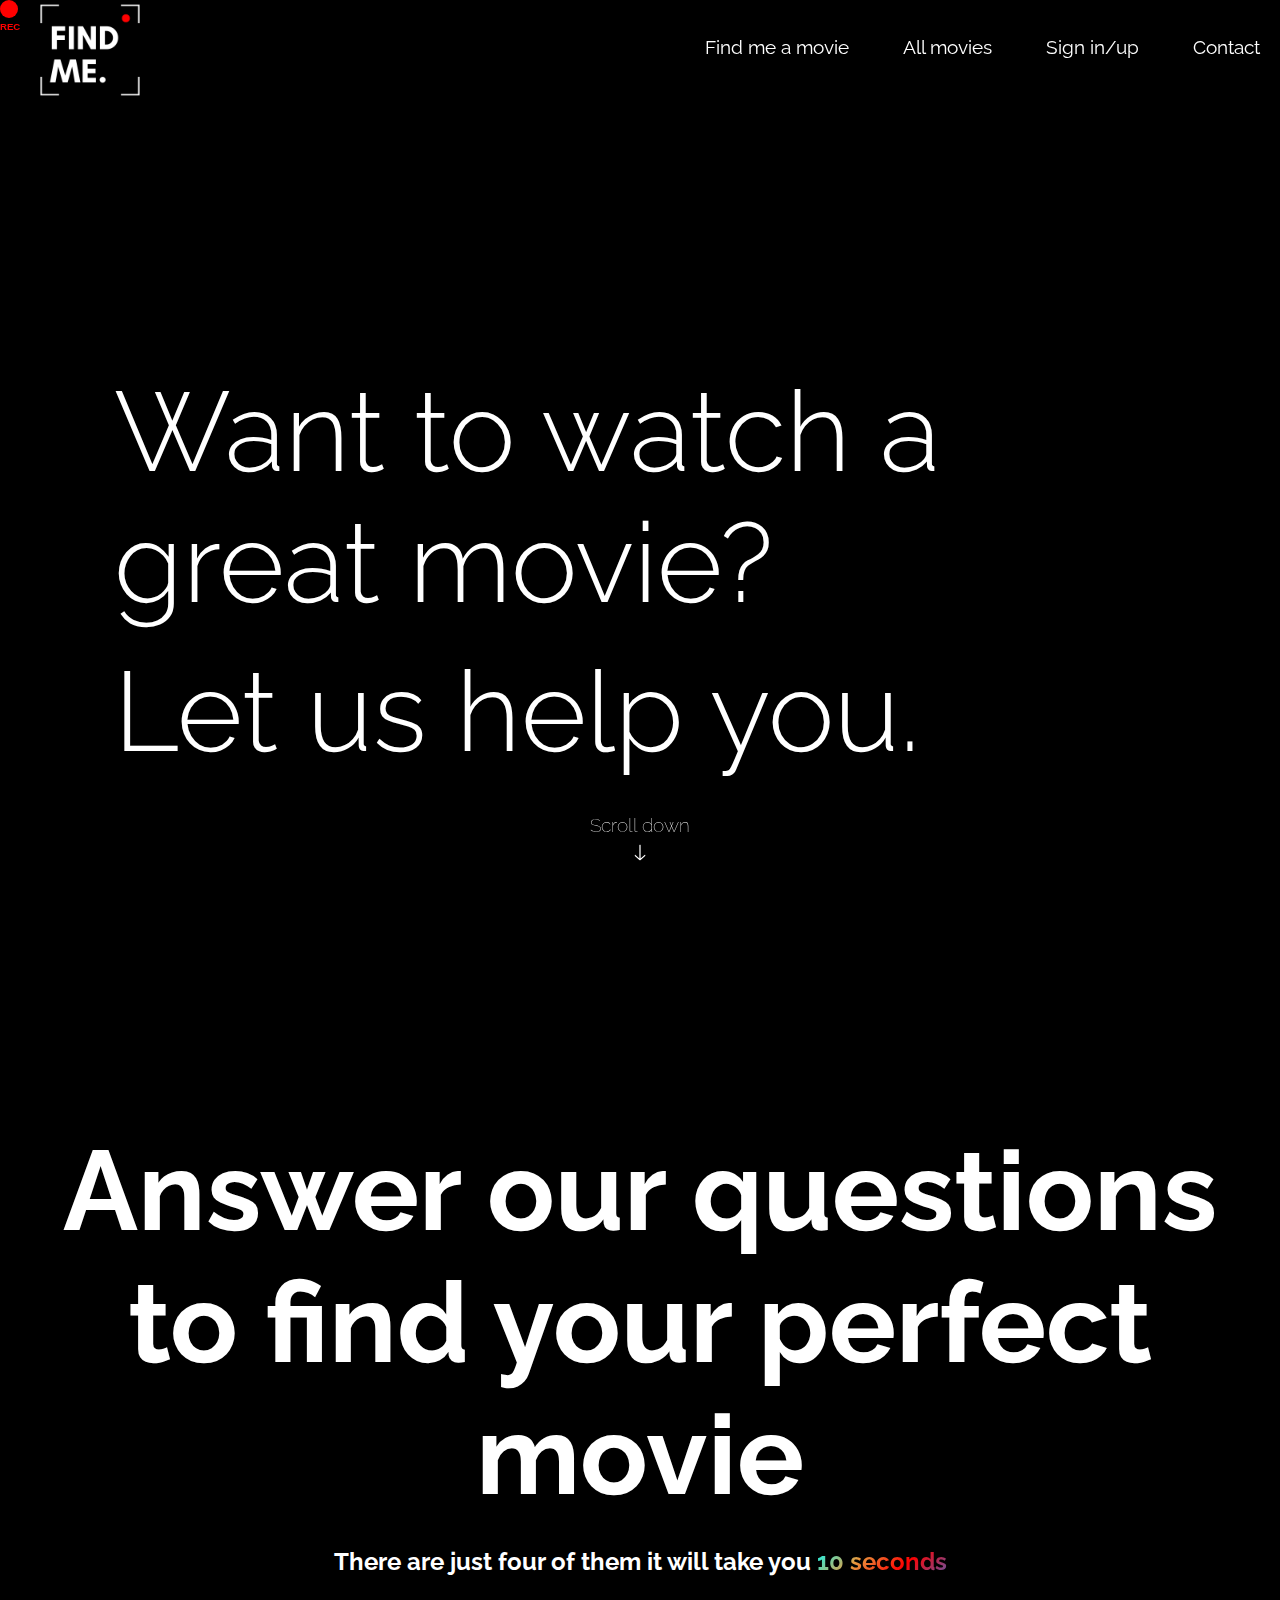
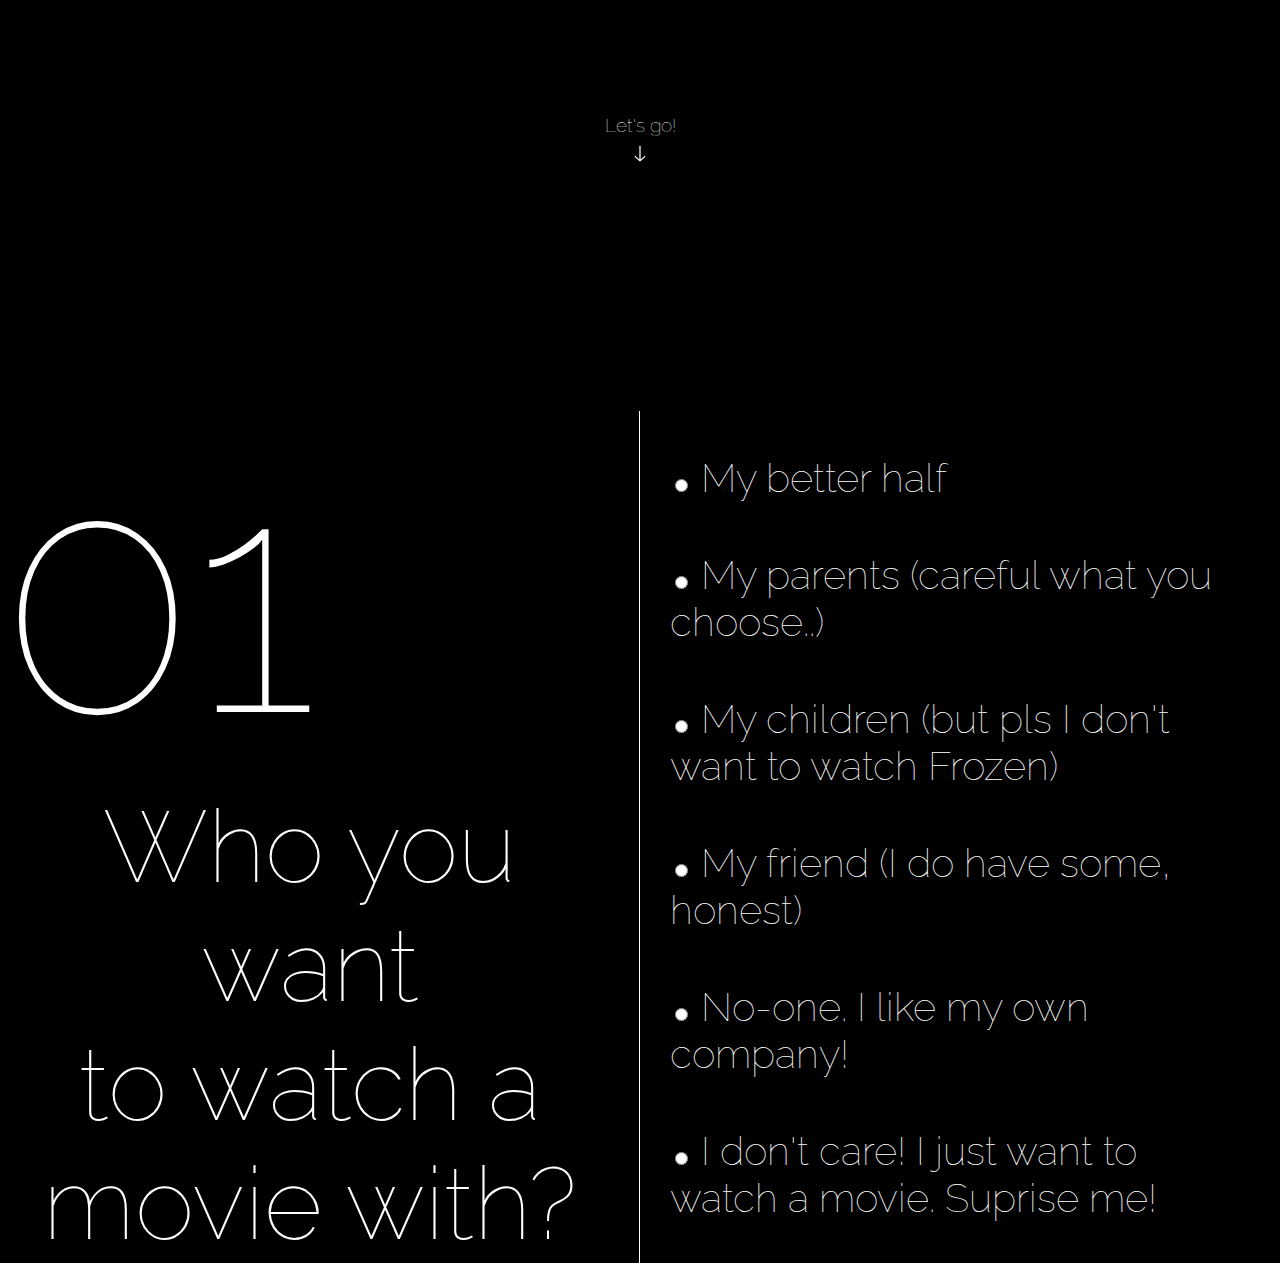
==== index.html @ 6ec8d29b "rajout de la balise form et du btn (à replacer!)" ====
<!DOCTYPE html>
<html lang="en">

<head>
    <meta charset="UTF-8">
    <meta http-equiv="X-UA-Compatible" content="IE=edge">
    <meta name="viewport" content="width=device-width, initial-scale=1.0">
    <title>Find me.</title>
    <link rel="stylesheet" href="./assets/css/style.css">
    <link rel="stylesheet" href="./assets/css/questions.css">

    <link rel="stylesheet" type="text/css"
        href="https://cdnjs.cloudflare.com/ajax/libs/font-awesome/6.1.1/css/all.min.css">
    <link rel="preconnect" href="https://fonts.googleapis.com">
    <link rel="preconnect" href="https://fonts.gstatic.com" crossorigin>
    <link href="https://fonts.googleapis.com/css2?family=Raleway:wght@100;300;400;600;700;800&display=swap"
        rel="stylesheet">
</head>

<body>
    <header>
        <div id="container" class="container">

            <!-- VIDEO ACCUEIL -->
            <div id="videoAccueil">
                <video preload="auto" loop playsinline autoplay muted width="100%">
                    <source src="./assets/video/her.mp4" type="video/mp4">
                </video>
            </div>

            <div id="header_accueil">
                <!-- LOGO -->
                <div class="logo">
                    <a href="index.html">
                        <img src="./assets/img/logonew.png" width="100px" alt="">
                    </a>

                </div>


                <!-- NAV -->
                <div>
                    <nav>
                        <ul>
                            <li><a href="#contentPage2">Find
                                    me a movie</a></li>
                            <li><a href="#">All movies</a></li>
                            <li><a href="./views/connexion.html">Sign in/up</a></li>
                            <li><a href="./views/contact.html">Contact</a></li>
                        </ul>
                    </nav>
                </div>
            </div>

            <!-- SLOGAN DE LA HOMEPAGE -->
            <div id="landing">
                <div class="content">
                    <h2>Want to watch a <br> great movie? <br> <span>Let us help you.</span> </h2>
                </div>
            </div>
        </div>

        </div>

        <!-- SCROLL BUTTON -->
        <div class="scroll">
            <a href="#contentPage2">Scroll down</a>
            <span class="fleche">
                <a href="#contentPage2">
                    <svg viewBox="0 0 20 14" xmlns="http://www.w3.org/2000/svg">
                        <path fill-rule="evenodd" clip-rule="evenodd"
                            d="M0 7c0-.206.075-.404.208-.55a.68.68 0 0 1 .502-.228h16.736L12.98 1.33a.818.818 0 0 1-.208-.55c0-.207.075-.405.208-.55A.68.68 0 0 1 13.482 0a.68.68 0 0 1 .503.228l5.677 6.221a.787.787 0 0 1 .154.253.844.844 0 0 1 0 .596.787.787 0 0 1-.154.253l-5.677 6.22a.68.68 0 0 1-.503.229.68.68 0 0 1-.502-.228.818.818 0 0 1-.208-.55c0-.207.075-.405.208-.551l4.466-4.893H.71a.68.68 0 0 1-.502-.228A.817.817 0 0 1 0 7Z">
                        </path>
                    </svg>
                </a>
            </span>
        </div>
    </header>

    <!--PAGE 2 FIND A MOVIE  -->
    <div id="contentPage2">
        <div class="title_2">
            <h3> Answer our questions to find your perfect movie </h3>
            <p>There are just four of them it will take you <span> 10 seconds</span></p>
        </div>
        <!-- SCROLL BUTTON -->
        <div class="scroll">
            <a href="#allQuestions">Let's go!</a>
            <span class="fleche">
                <a href="#allQuestions">
                    <svg viewBox="0 0 20 14" xmlns="http://www.w3.org/2000/svg">
                        <path fill-rule="evenodd" clip-rule="evenodd"
                            d="M0 7c0-.206.075-.404.208-.55a.68.68 0 0 1 .502-.228h16.736L12.98 1.33a.818.818 0 0 1-.208-.55c0-.207.075-.405.208-.55A.68.68 0 0 1 13.482 0a.68.68 0 0 1 .503.228l5.677 6.221a.787.787 0 0 1 .154.253.844.844 0 0 1 0 .596.787.787 0 0 1-.154.253l-5.677 6.22a.68.68 0 0 1-.503.229.68.68 0 0 1-.502-.228.818.818 0 0 1-.208-.55c0-.207.075-.405.208-.551l4.466-4.893H.71a.68.68 0 0 1-.502-.228A.817.817 0 0 1 0 7Z">
                        </path>
                    </svg>
                </a>
            </span>
        </div>
    </div>
    <!-- QUESTIONS -->
    </div>

    <div id="allQuestions">

        <form action="./views/selection.php" method="post">
            <div><br><br><br></div>
            <!-- QUESTION 1 -->
            <div class="questions" id="q1">
                <div class="left">
                    <p class="questionNumber">01</p>
                    <h2>Who you want <br> to watch a movie with?</h2>
                </div>

                <div class="right">
                    <div>
                        <input type="radio" name="q1" id="betterHalf" value="betterHalf">
                        <label for="betterHalf">My better half</label>
                    </div>

                    <div>
                        <input type="radio" name="q1" id="parents" value="parents">
                        <label for="parents">My parents (careful what you choose..)</label>
                    </div>

                    <div>
                        <input type="radio" name="q1" id="children" value="children">
                        <label for="children">My children (but pls I don't want to watch Frozen)</label>
                    </div>

                    <div>
                        <input type="radio" name="q1" id="friend" value="friend">
                        <label for="friend">My friend (I do have some, honest)</label>
                    </div>

                    <div>
                        <input type="radio" name="q1" id="no_one" value="no_one">
                        <label for="no_one">No-one. I like my own company!</label>
                    </div>

                    <div>
                        <input type="radio" name="q1" id="random" value="random">
                        <label for="random">I don't care! I just want to watch a movie. Suprise me!</label>
                    </div>

                </div>
            </div>

            <!-- QUESTION 2 -->
            <div class="questions" id="q2">
                <div class="left">
                    <p class="questionNumber">02</p>
                    <h2>What are you looking for?</h2>
                    <button id="previousQ1" class="previous"> Previous</button>
                </div>


                <div class="right">
                    <div>
                        <input type="radio" name="q2" id="smart" value="smart">
                        <label for="smart">I want to feel smarter! Show me something that will make me think</label>
                    </div>

                    <div>
                        <input type="radio" name="q2" id="laugh" value="laugh">
                        <label for="laugh">I want to laugh my socks off</label>
                    </div>

                    <div>
                        <input type="radio" name="q2" id="cry" value="cry">
                        <label for="cry">Pass me the tissues and make me weep</label>
                    </div>

                    <div>
                        <input type="radio" name="q2" id="more" value="more">
                        <label for="more">I don't know. Have you got more options?</label>
                    </div>

                    <div>
                        <input type="radio" name="q2" id="random" value="random">
                        <label for="random">I don't care! I just want to watch a movie. Suprise me!</label>
                    </div>

                </div>
            </div>

            <!-- QUESTION 3  -->

            <div class="questions" id="q3">
                <div class="left">
                    <p class="questionNumber">03</p>
                    <h2>Ok. Will these do?</h2>
                    <button id="previousQ2" class="previous"> Previous</button>
                </div>


                <div class="right">
                    <div>
                        <input type="radio" name="q3" id="love" value="love">
                        <label for="love">What's like to fall in love? Remind me.</label>
                    </div>

                    <div>
                        <input type="radio" name="q3" id="action" value="action">
                        <label for="action">I want action!</label>
                    </div>

                    <div>
                        <input type="radio" name="q3" id="scare" value="scare">
                        <label for="scare">Scare me! Even more than when I look at my bills </label>
                    </div>

                    <div>
                        <input type="radio" name="q3" id="teen" value="teen">
                        <label for="teen">I want to be fifteen again, show me a teen movie.</label>
                    </div>

                    <div>
                        <input type="radio" name="q3" id="random" value="random">
                        <label for="random">I already told you! I don't care what I watch. Suprise me!</label>
                    </div>


                </div>
            </div>

            <!-- QUESTION 4  -->

            <div class="questions" id="q4">
                <div class="left">
                    <p class="questionNumber">04</p>
                    <h2> How much time have you got ?</h2>
                    <button id="previousQ3" class="previous"> Previous</button>
                </div>


                <div class="right">
                    <div>
                        <input type="radio" name="q3" id="moreThan1" value="moreThan1">
                        <label for="moreThan1">All the time in the world! More than an hour</label>
                    </div>

                    <div>
                        <input type="radio" name="q3" id="lessThan1" value="lessThan1">
                        <label for="lessThan1">My lunch break. Less than an hour</label>
                    </div>

                    <div>
                        <input type="radio" name="q3" id="less30" value="less30">
                        <label for="less30">Time for a power-nap! Less than 30min </label>
                    </div>

                    <div>
                        <input type="radio" name="q3" id="random" value="random">
                        <label for="random"> I don't give a monkeys. Suprise me!</label>
                    </div>

                </div>
                <div><button>Send!</button></div>
            </div>

        </form>
    </div>






    <!-- CURSEUR SOURIS PERSONNALISEE    -->
    <div id="curseur"><span id="rec">REC</span></div>

    <script src="./assets/scripts/script.js"></script>
    <script src="../assets/scripts/questions.js"></script>
</body>

</html>
---- assets/css/style.css ----
:root {
    --size: 18px;
    /* taille du curseur */
}

* {
    -webkit-box-sizing: border-box;
    -moz-box-sizing: border-box;
    box-sizing: border-box;
}


body {
    background-color: rgb(0, 0, 0);
    cursor: none;
    color: white;
    font-family: 'Raleway';
    margin: 0px;
    padding: 0px;

}


html {
    scroll-behavior: smooth;
}

ul {
    list-style: none;
}

header {
    position: relative;
    overflow: hidden;
}

.container {

    margin-left: auto;
    margin-right: auto;
    justify-content: space-between;
    align-items: center;
    position: relative;
    min-height: 70px;
    width: 100%;
}

/* Menu page d'accueil */
#header_accueil {
    /*position: absolute;
    top: 40px;*/
    right: 0px;
    display: flex;
    width: 100%;
    justify-content: space-between;
    position: fixed;
    top: 0;
    transition: top 0.3s;
}

.logo {
    margin-left: 40px;
}

nav {
    display: flex;
    color: white;
    justify-content: space-between;
    align-items: center;
    z-index: 1;
}

nav ul li {
    display: inline-block;
}

nav ul li a {
    padding: 20px;
    margin-left: 10px;
    color: white;
    text-decoration: none;
    font-size: 1.2rem;

}

/* ANIMATION DES LIENS LA NAV */
li a {
    position: relative;
    display: block;
    cursor: pointer;
}

li a:before,
li:after {
    content: '';
    position: absolute;
    width: 0%;
    height: 1px;
    top: 50%;
    margin-top: -0.5px;
    background: #fff;
}

li a:before {
    left: -2.5px;
}

li :after {
    right: 2.5px;
    background: #fff;
    transition: width 0.8s cubic-bezier(0.22, 0.61, 0.36, 1);
}

li a:hover:before {
    background: #fff;
    width: 100%;
    transition: width 0.5s cubic-bezier(0.22, 0.61, 0.36, 1);
}

li a:hover:after {
    background: transparent;
    width: 100%;
    transition: 0s;
}

/* Text accueil */

.container h2 {
    font-size: 7rem;
    margin: 0;
    text-decoration: none;
    color: white;
    font-family: 'Raleway';
    font-weight: 300;
    text-align: left;
}

#landing .content {
    position: absolute;
    left: 5%;
    top: 35%;
    padding: 50px;
    background-color: var(--main-color);
    color: white;
    display: flex;
    justify-content: flex-end;
}

.content span {
    line-height: 1.5;
}

/* Animation du texte page d'accueil */
.content {
    animation: slide-top 2s cubic-bezier(0.250, 0.460, 0.450, 0.940) both;
}

@keyframes slide-top {
    0% {
        opacity: 0;
        -webkit-transform: translateY(0);
        transform: translateY(0);
    }

    50% {
        opacity: 0.5;
        -webkit-transform: translateY(-25px);
        transform: translateY(-25px);
    }

    100% {
        opacity: 1;
        -webkit-transform: translateY(-30px);
        transform: translateY(-30px);
    }
}


/* Comportement du curseur pour les balises principales */
a {
    cursor: none;
}

button {
    cursor: none;
}

svg {
    cursor: none;
}

input {
    cursor: none;
}

textarea {
    cursor: none;
}

/* POUR FAIRE LE CURSEUR EN FORME DE BOULE ROUGE REC */

#curseur {
    position: fixed;
    top: 0;
    left: 0;
    height: var(--size);
    width: var(--size);
    border-radius: 50%;
    background-color: red;
    transform: translate3d(calc(100vw * var(--cursor-x) - var(--size) / 2),
            calc(100vh * var(--cursor-y) - var(--size) / 2),
            0);
    pointer-events: none;
}

#rec {
    font-family: "Arial";
    display: block;
    font-size: 0.6rem;
    text-align: center;
    margin: auto;
    font-weight: bold;
    margin-top: 99%;
    color: red;
    line-height: 1.9;
}

/* Video page d'accueil */

#videoAccueil {
    position: relative;
    max-width: 100%;
}

video {
    object-fit: cover;
    width: 100%;
    height: 100vh;
    top: 0;
    left: 0;
}

/* Scroll bouton  */

.scroll {
    position: absolute;
    top: 90%;

    display: flex;
    flex-direction: column;
    align-items: center;
    font-family: 'Raleway';
    font-weight: 100;
    margin-top: 0;
    text-align: center;
    width: 100%;

}

.fleche {
    animation: slide-bottom 1.5s ease-out infinite forwards;
    transition: none;
    display: inline-block;
}

.fleche svg {
    width: 1vw;
    max-width: 1.5rem;
    min-width: 1rem;
    transition: transform .4s ease-out;
    transform: rotate(90deg);
}

svg {
    fill: white;

}

.flecheHaut {
    animation: slide-bottom 1.5s ease-out infinite forwards;
    transition: none;
    display: inline-block;
    width: 100%;
    text-align: right;
}

.flecheHaut svg {
    width: 1vw;
    max-width: 2rem;
    min-width: 2rem;
    transition: transform .4s ease-out;
    transform: rotate(270deg);
    margin-right: 50px;
    margin-top: 20px;
}

svg {
    fill: white;

}

/* Animation du scroll bouton (de la fleche) */

@keyframes slide-bottom {
    50% {
        opacity: .4;
        transform: translateY(2px);
    }

}

.scroll a {
    text-decoration: none;
    color: white;
    font-weight: 100;
    font-size: 1.2rem;
    margin-bottom: 5px;
}

/* PAGE 2 QUESTION PRINCIPAL*/

#contentPage2 {
    background-color: black;
    height: 100vh;
    width: 100%;
    position: relative;
}

.title_2 {
    width: 100%;
    text-align: center;
    color: white;
    position: absolute;
    top: 50%;
    left: 50%;
    transform: translate(-50%, -50%);
    font-family: 'Raleway';
    font-weight: 700;
    font-size: 6rem;
}

.title_2 p span {
    font-family: 'Raleway';
    font-size: 1.5rem;
    line-height: 1.5;
    transform: translate(-50%, -50%);
    background: linear-gradient(-45deg, #6355a4, red, #e89a3e, aqua);
    -webkit-background-clip: text;
    background-clip: text;
    color: transparent;
    -webkit-text-fill-color: transparent;
    animation: animGradient 5s linear infinite;

}

/*ANIMATION DU TEXTE GRADIENT*/


@keyframes animGradient {
    0% {
        background-position: 0px 50%;
    }

    50% {
        background-position: 100% 50%;
    }

    100% {
        background-position: 0px 50%;
    }
}

.title_2 h3 {
    margin: 20px;
}

.title_2 p {
    font-size: 1.5rem;
    color: white;
    line-height: 1.5;
}

/* CONTACT PAGE */
#contact {
    height: 100vh;
    width: 100%;
    margin-top: 20px;
    display: flex;
    flex-direction: column;
    align-items: center;
    text-align: center;

}

#content-contact {
    margin-top: 50px;
}

#contact h3 {
    font-size: 5rem;
    margin: 50px;
}

#contact a {
    text-decoration: none;
    color: white;
    font-size: 2rem;
}

#contact a:hover {
    text-decoration: line-through;
}

#follow div i {
    padding: 20px;
    font-size: 30px;
}

#follow h3 {
    margin-bottom: 0px;
}

#copyright {
    margin-top: 10px;
}

/* PAGE ABOUT FIND ME */
#about-findme {
    height: 100vh;
    width: 100%;
}

#about-findme h3 {
    text-align: right;
    font-size: 5rem;
    padding: 10px;
    margin-bottom: 0px;
}

#about-findme p {
    text-align: left;
    font-size: 3.7rem;
    font-weight: 700;
    padding: 20px;
    width: 90%;
    margin: 0px;
}

/* About us */
#about-us {
    height: 100vh;
    width: 100%;
}

#about-us h3 {
    text-align: right;
    font-size: 5rem;
    padding: 10px;
}

#about-us p {
    text-align: left;
    font-size: 5rem;
    font-weight: 700;
    padding: 20px;
    width: 90%;
}
---- assets/css/questions.css ----
.hidden {
    display: none;
}


/* QUESTIONS */
#allQuestions {
    margin-top: 150px;
    height: 100vh;
}

.questions {
    width: 100%;
    display: flex;
    align-items: center;
}

.left {
    border-right: 1px solid rgb(255, 255, 255);
    width: 50%;
}

.right {
    font-size: 2.5rem;
    width: 50%;
}

.right div {
    padding: 20px;
    margin: 10px;
    font-weight: 100;
}

label:hover {
    text-decoration: underline;
}

.questionNumber {
    font-size: 20rem;
    font-weight: 100;
    margin: 0;
    padding: 0;
}

h2 {
    margin: 0;
    margin-right: 20px;
    font-size: 6.3rem;
    font-weight: 100;
    text-align: center;
}


button {
    cursor: pointer;
    font-family: 'Raleway';
    font-size: 0.9rem;
    font-weight: 800;
    padding: 5px;
    margin: 15px;
    margin-top: 70px;
    background-color: transparent;
    color: white;
    border: 1px solid white;
}


#q2 {
    display: none;
}

#q3 {
    display: none;
}

#q4 {
    display: none;
}
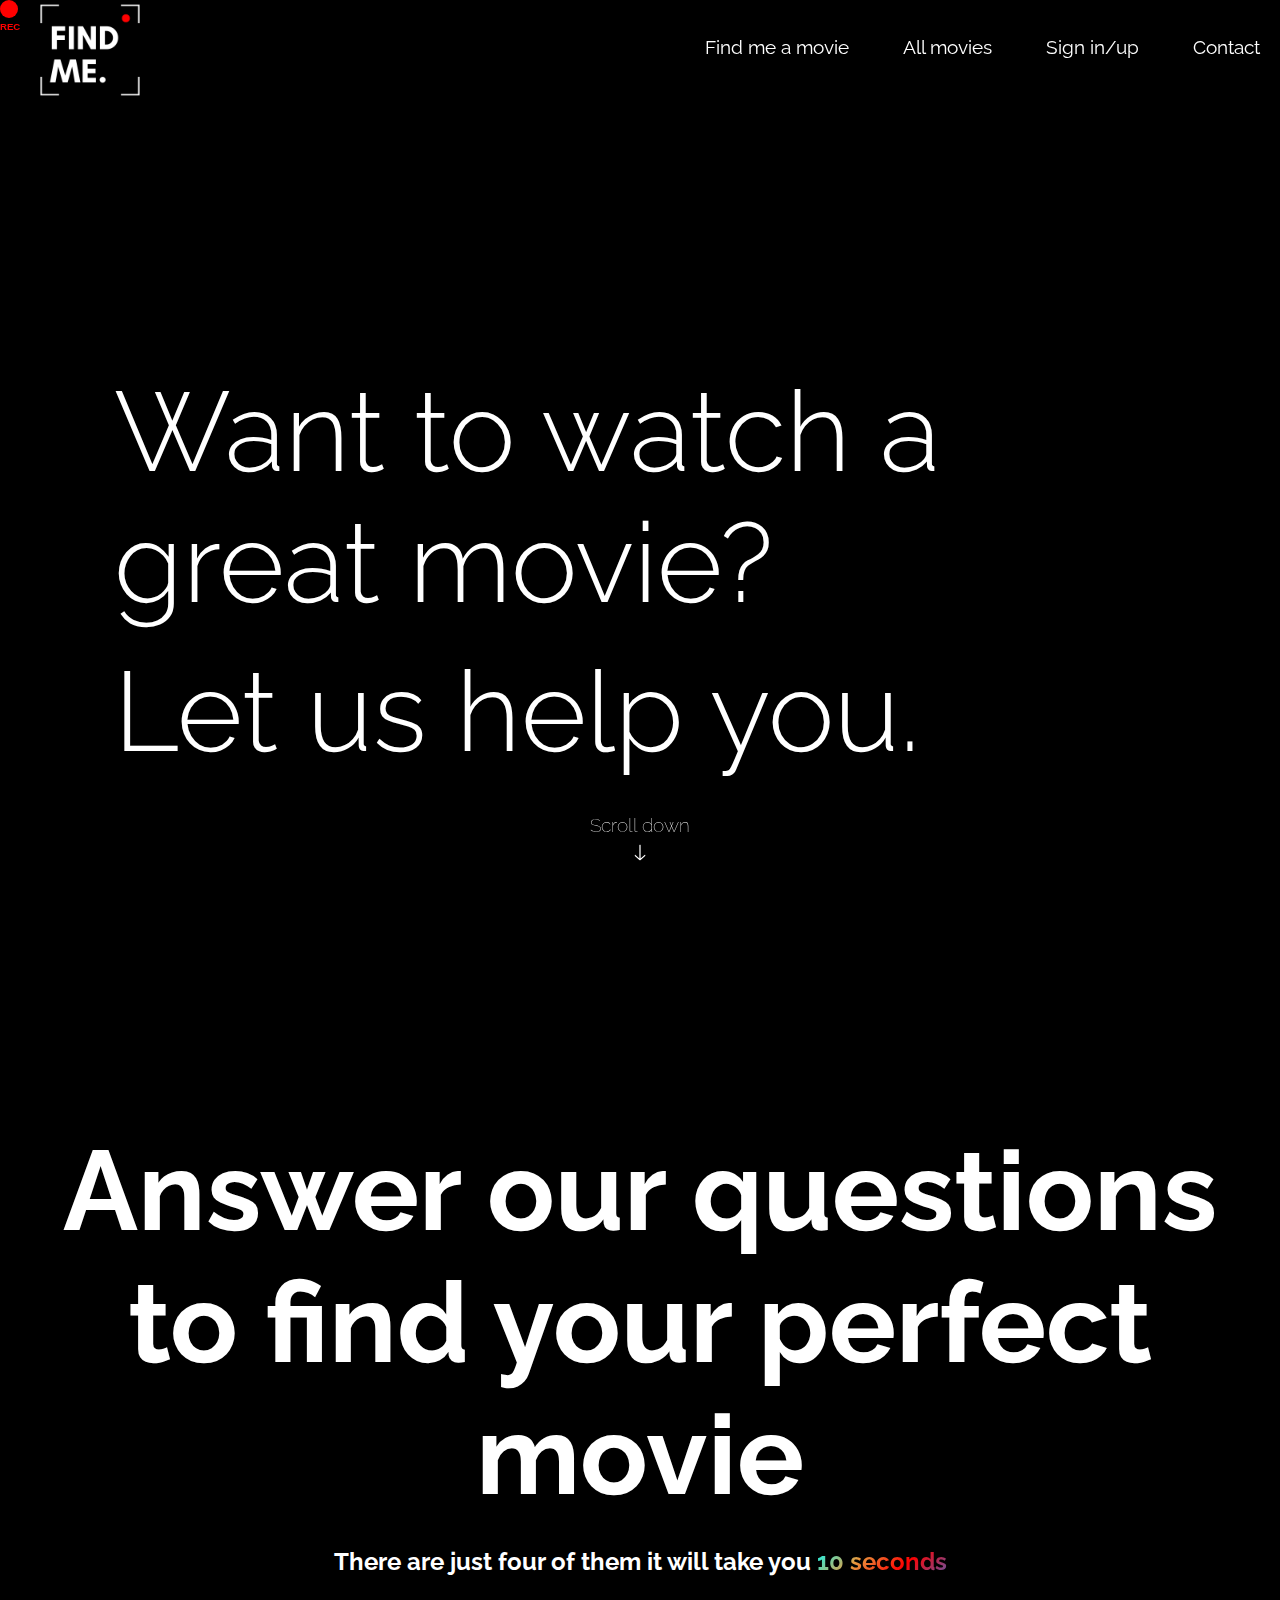
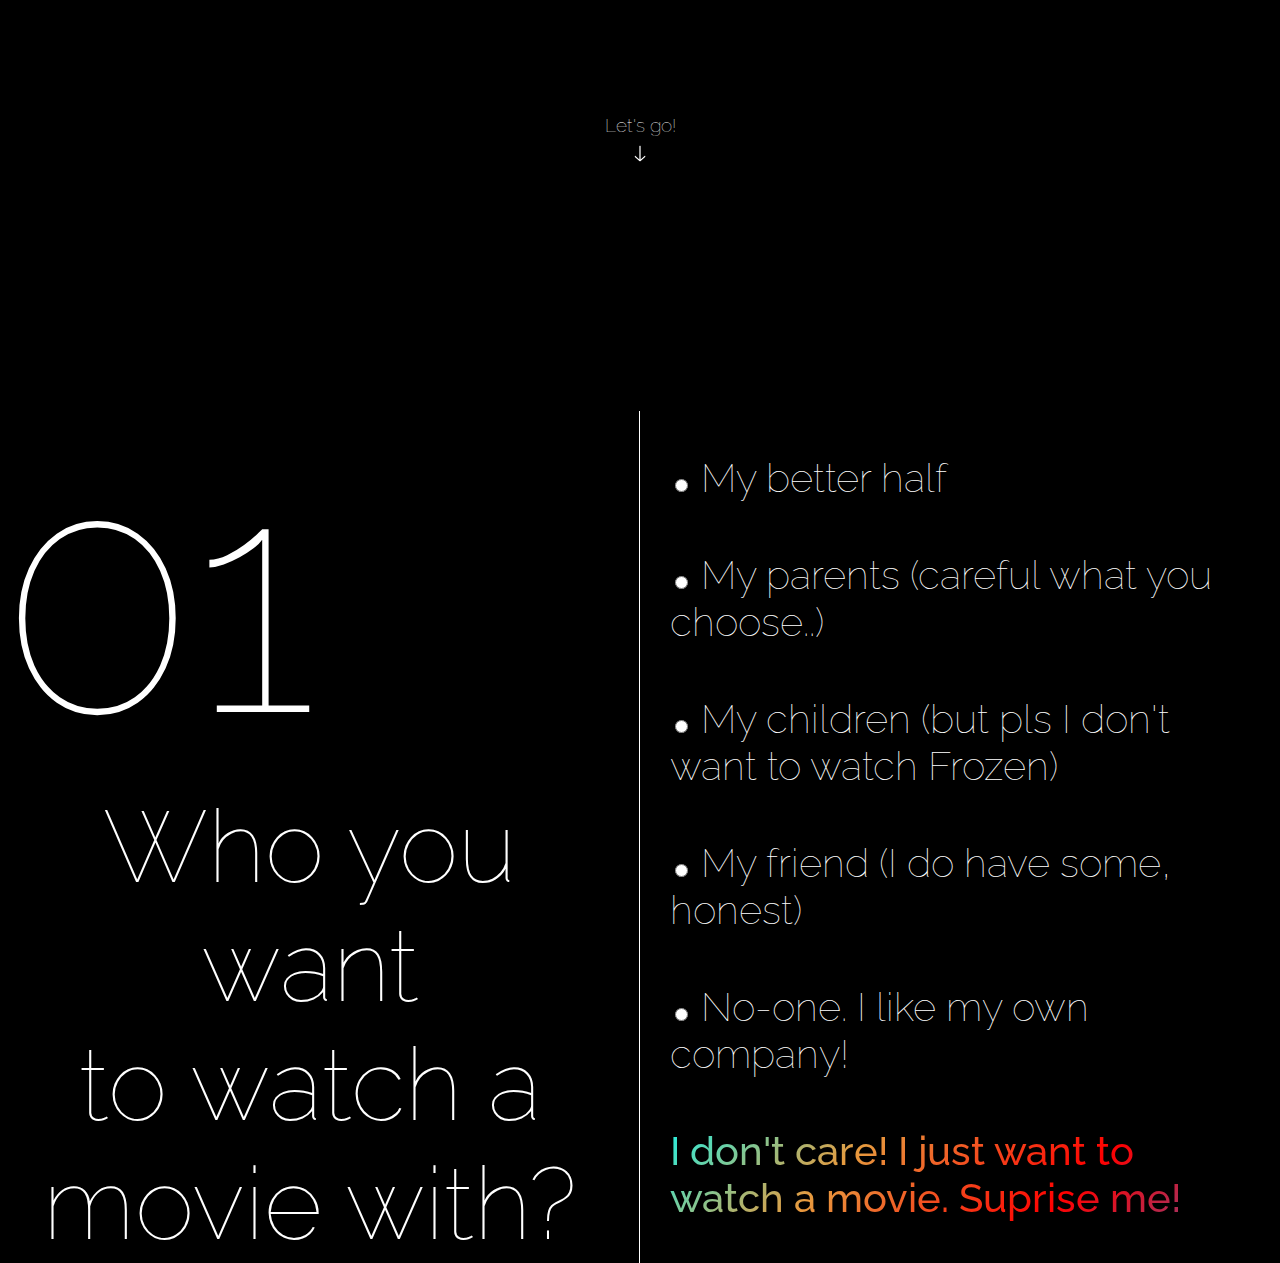
==== commit 734bc1d1: "modif all movies" ====
--- a/index.html
+++ b/index.html
@@ -18,6 +18,7 @@
 </head>
 
 <body>
+    <!-- <?php include_once("./views/homePage.php")?> -->
     <header>
         <div id="container" class="container">
 
@@ -44,7 +45,7 @@
                         <ul>
                             <li><a href="#contentPage2">Find
                                     me a movie</a></li>
-                            <li><a href="#">All movies</a></li>
+                            <li><a href="./views/allMovies.php">All movies</a></li>
                             <li><a href="./views/connexion.html">Sign in/up</a></li>
                             <li><a href="./views/contact.html">Contact</a></li>
                         </ul>
@@ -137,9 +138,17 @@
                         <label for="no_one">No-one. I like my own company!</label>
                     </div>
 
-                    <div>
-                        <input type="radio" name="q1" id="random" value="random">
-                        <label for="random">I don't care! I just want to watch a movie. Suprise me!</label>
+                    <div class="random">
+
+                        <a href="./views/random.php">
+
+                            <!-- <input type="radio" name="q1" id="random" value="random"> -->
+                            I don't care! I just want to watch a movie.
+                            Suprise me!
+
+
+                        </a>
+
                     </div>
 
                 </div>
@@ -150,7 +159,7 @@
                 <div class="left">
                     <p class="questionNumber">02</p>
                     <h2>What are you looking for?</h2>
-                    <button id="previousQ1" class="previous"> Previous</button>
+                    <a id="previousQ1" class="previous"> Previous</a>
                 </div>
 
 
@@ -189,7 +198,7 @@
                 <div class="left">
                     <p class="questionNumber">03</p>
                     <h2>Ok. Will these do?</h2>
-                    <button id="previousQ2" class="previous"> Previous</button>
+                    <a id="previousQ2" class="previous"> Previous</a>
                 </div>
 
 
@@ -227,30 +236,30 @@
 
             <div class="questions" id="q4">
                 <div class="left">
-                    <p class="questionNumber">04</p>
+                    <p id="changeNb" class="questionNumber">04</p>
                     <h2> How much time have you got ?</h2>
-                    <button id="previousQ3" class="previous"> Previous</button>
-                </div>
-
-
-                <div class="right">
-                    <div>
-                        <input type="radio" name="q3" id="moreThan1" value="moreThan1">
+                    <a id="previousQ3" class="previous"> Previous</a>
+                </div>
+
+
+                <div class="right">
+                    <div>
+                        <input type="radio" name="q4" id="moreThan1" value="moreThan1">
                         <label for="moreThan1">All the time in the world! More than an hour</label>
                     </div>
 
                     <div>
-                        <input type="radio" name="q3" id="lessThan1" value="lessThan1">
+                        <input type="radio" name="q4" id="lessThan1" value="lessThan1">
                         <label for="lessThan1">My lunch break. Less than an hour</label>
                     </div>
 
                     <div>
-                        <input type="radio" name="q3" id="less30" value="less30">
+                        <input type="radio" name="q4" id="less30" value="less30">
                         <label for="less30">Time for a power-nap! Less than 30min </label>
                     </div>
 
                     <div>
-                        <input type="radio" name="q3" id="random" value="random">
+                        <input type="radio" name="q4" id="random" value="random">
                         <label for="random"> I don't give a monkeys. Suprise me!</label>
                     </div>
 
@@ -269,8 +278,9 @@
     <!-- CURSEUR SOURIS PERSONNALISEE    -->
     <div id="curseur"><span id="rec">REC</span></div>
 
-    <script src="./assets/scripts/script.js"></script>
-    <script src="../assets/scripts/questions.js"></script>
+    <script type="text/javascript" src="./assets/scripts/script.js"></script>
+    <script type="text/javascript" src="./assets/scripts/questions.js"></script>
+
 </body>
 
 </html>--- a/assets/css/style.css
+++ b/assets/css/style.css
@@ -35,7 +35,6 @@
 }
 
 .container {
-
     margin-left: auto;
     margin-right: auto;
     justify-content: space-between;
@@ -178,7 +177,13 @@
 
 /* Comportement du curseur pour les balises principales */
 a {
-    cursor: none;
+
+    text-decoration: none;
+    color: white;
+}
+
+a:visited {
+    color: white;
 }
 
 button {
--- a/assets/css/questions.css
+++ b/assets/css/questions.css
@@ -51,7 +51,7 @@
 }
 
 
-button {
+.previous {
     cursor: pointer;
     font-family: 'Raleway';
     font-size: 0.9rem;
@@ -75,4 +75,37 @@
 
 #q4 {
     display: none;
+}
+
+.random {
+
+    background: linear-gradient(-45deg, #6355a4, red, #e89a3e, aqua);
+    -webkit-background-clip: text;
+    background-clip: text;
+    color: transparent;
+    -webkit-text-fill-color: transparent;
+    animation: animGradient 5s linear infinite;
+
+}
+
+.random a {
+    font-weight: 500;
+}
+
+
+/*ANIMATION DU TEXTE GRADIENT*/
+
+
+@keyframes animGradient {
+    0% {
+        background-position: 0px 50%;
+    }
+
+    50% {
+        background-position: 100% 50%;
+    }
+
+    100% {
+        background-position: 0px 50%;
+    }
 }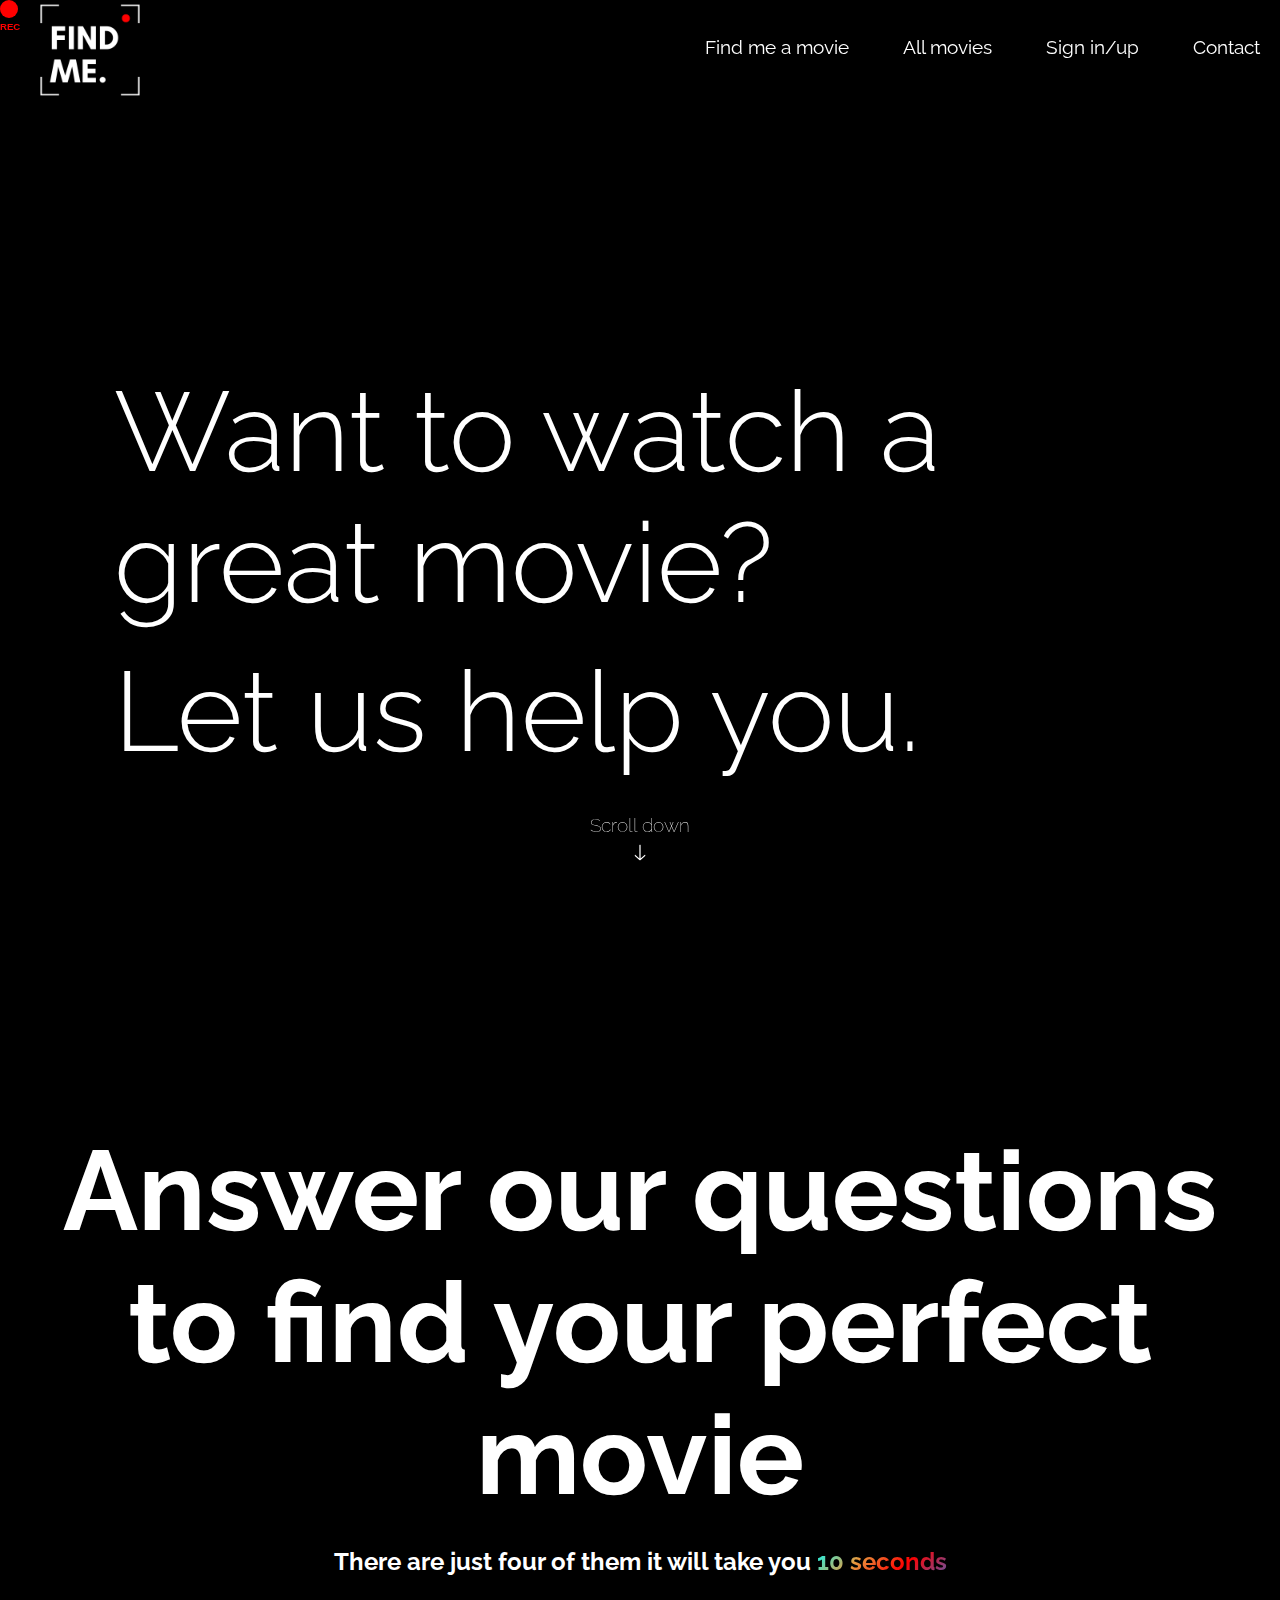
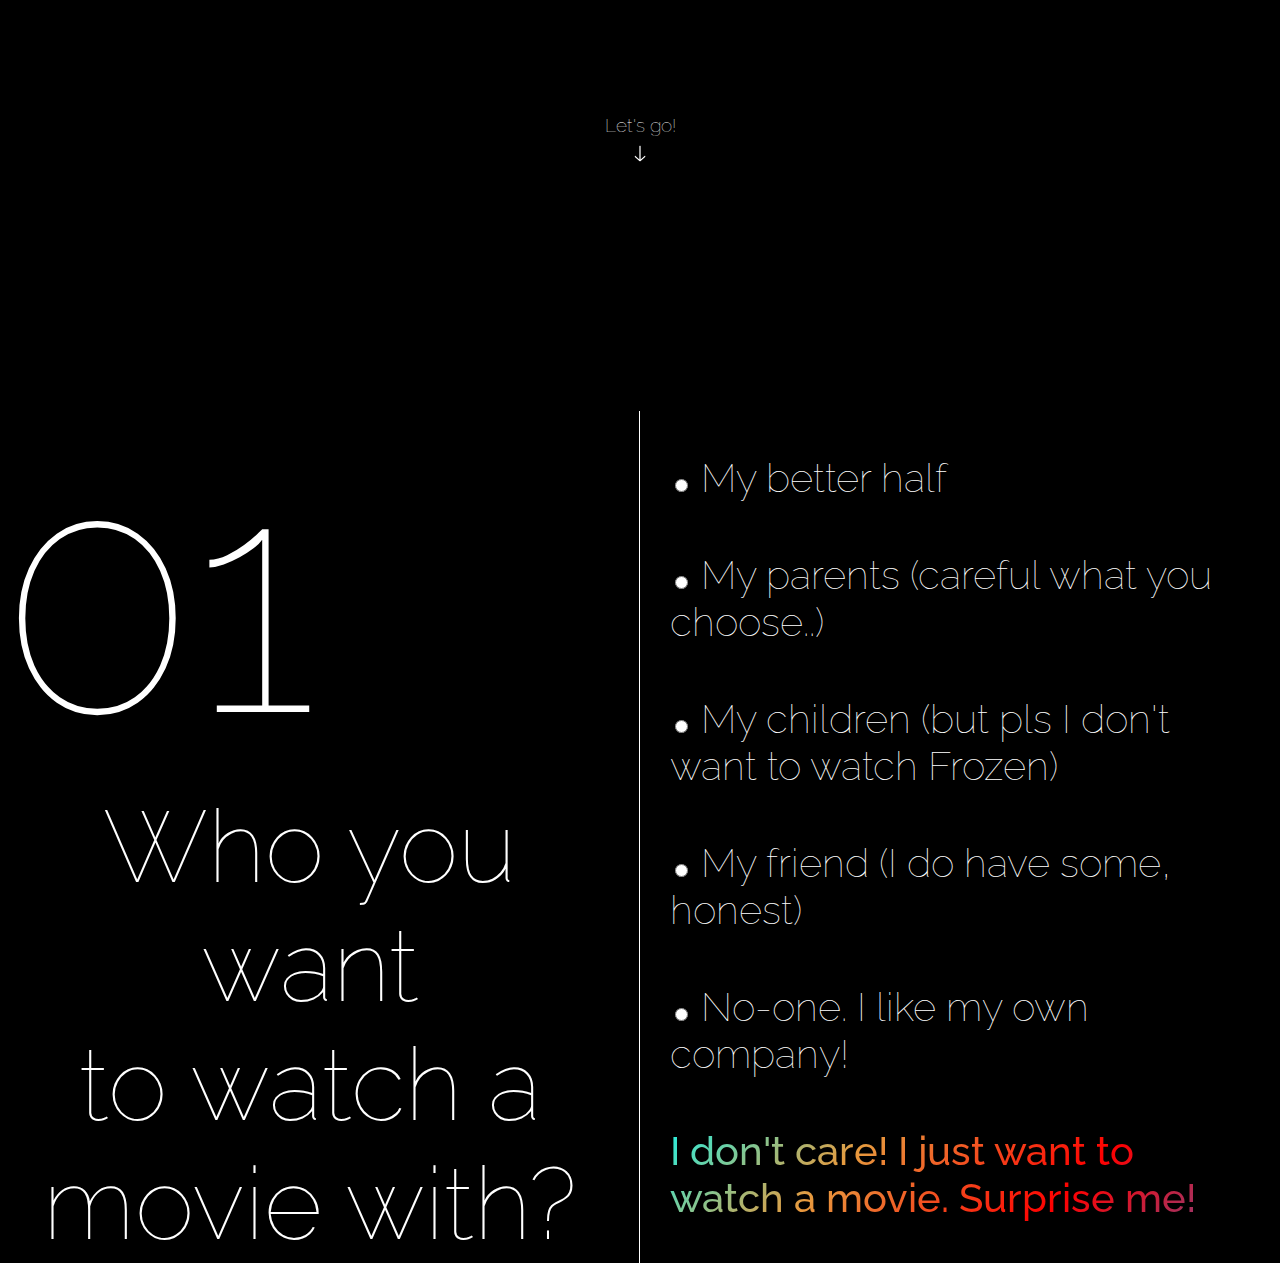
==== commit 10926d78: "creation page inscription" ====
--- a/index.html
+++ b/index.html
@@ -144,7 +144,7 @@
 
                             <!-- <input type="radio" name="q1" id="random" value="random"> -->
                             I don't care! I just want to watch a movie.
-                            Suprise me!
+                            Surprise me!
 
 
                         </a>
@@ -184,9 +184,17 @@
                         <label for="more">I don't know. Have you got more options?</label>
                     </div>
 
-                    <div>
-                        <input type="radio" name="q2" id="random" value="random">
-                        <label for="random">I don't care! I just want to watch a movie. Suprise me!</label>
+                    <div class="random">
+
+                        <a href="./views/random.php">
+
+                            <!-- <input type="radio" name="q1" id="random" value="random"> -->
+                            I don't care! I just want to watch a movie.
+                            Surprise me!
+
+
+                        </a>
+
                     </div>
 
                 </div>
@@ -223,11 +231,16 @@
                         <label for="teen">I want to be fifteen again, show me a teen movie.</label>
                     </div>
 
-                    <div>
-                        <input type="radio" name="q3" id="random" value="random">
-                        <label for="random">I already told you! I don't care what I watch. Suprise me!</label>
-                    </div>
-
+                    <div class="random">
+
+                        <a href="./views/random.php">
+
+                            I already told you! I don't care what I watch. Surprise me!
+
+
+                        </a>
+
+                    </div>
 
                 </div>
             </div>
@@ -258,13 +271,21 @@
                         <label for="less30">Time for a power-nap! Less than 30min </label>
                     </div>
 
-                    <div>
-                        <input type="radio" name="q4" id="random" value="random">
-                        <label for="random"> I don't give a monkeys. Suprise me!</label>
-                    </div>
-
-                </div>
-                <div><button>Send!</button></div>
+                    <div class="random">
+
+                        <a href="./views/random.php">
+
+                            I don't give a monkeys. Surprise me!
+                        </a>
+
+                    </div>
+
+
+                </div>
+
+                <div id="envoiFormBtn">
+                    <button>Send!</button> <!-- modifier l'emplacement (annuler le flex sur cet element) !-->
+                </div>
             </div>
 
         </form>
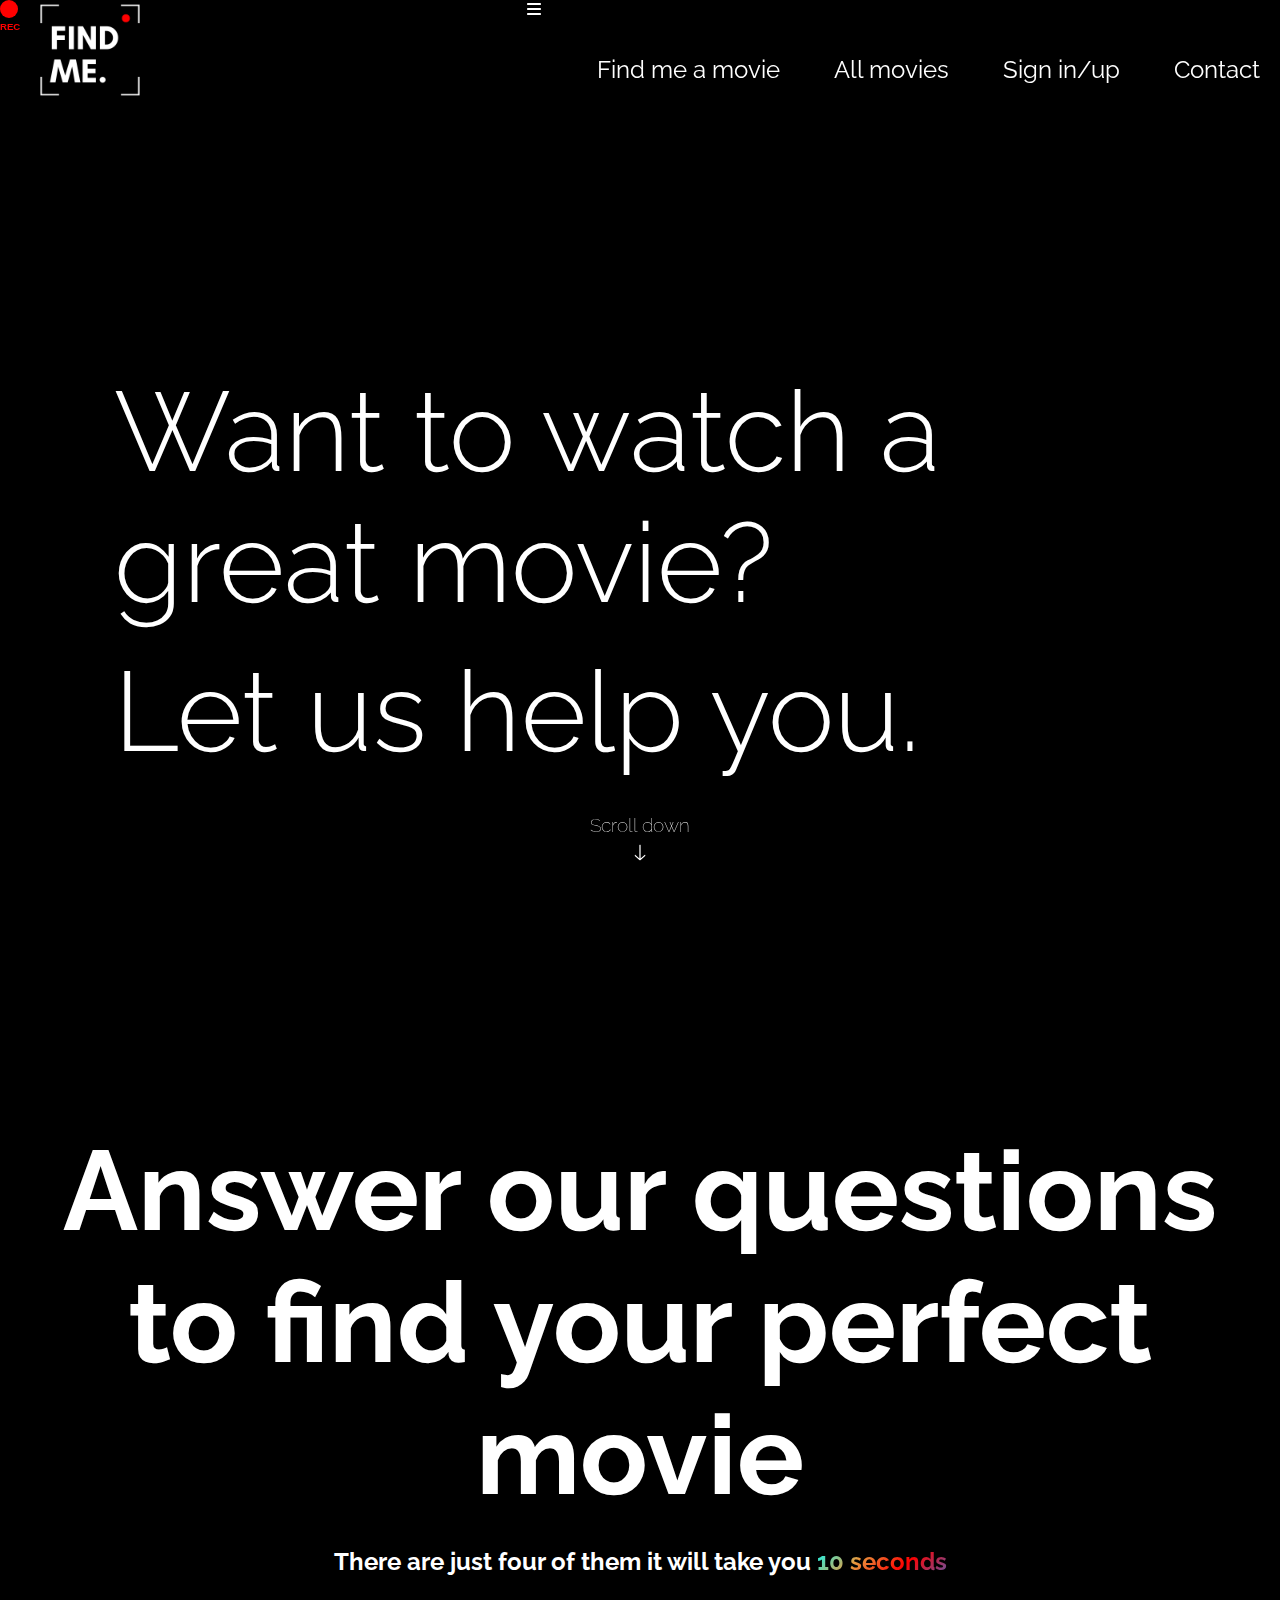
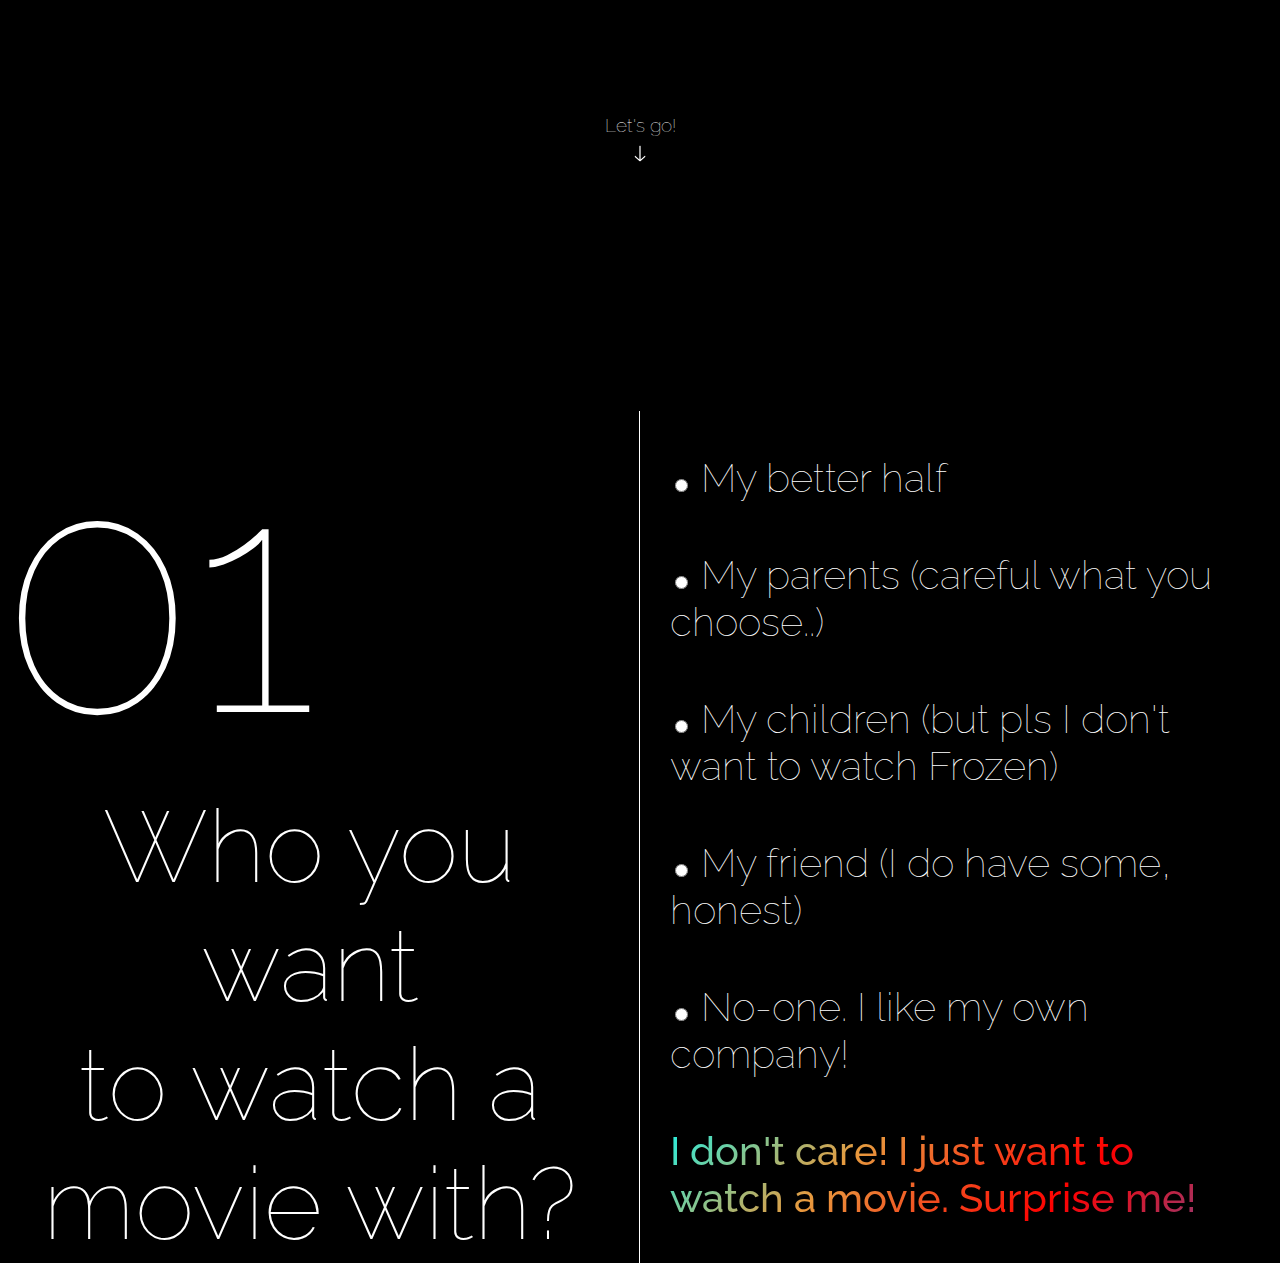
==== commit a9dbaa72: "test" ====
--- a/index.html
+++ b/index.html
@@ -9,8 +9,7 @@
     <link rel="stylesheet" href="./assets/css/style.css">
     <link rel="stylesheet" href="./assets/css/questions.css">
 
-    <link rel="stylesheet" type="text/css"
-        href="https://cdnjs.cloudflare.com/ajax/libs/font-awesome/6.1.1/css/all.min.css">
+    <link rel="stylesheet" type="text/css" href="https://cdnjs.cloudflare.com/ajax/libs/font-awesome/6.1.1/css/all.min.css">
     <link rel="preconnect" href="https://fonts.googleapis.com">
     <link rel="preconnect" href="https://fonts.gstatic.com" crossorigin>
     <link href="https://fonts.googleapis.com/css2?family=Raleway:wght@100;300;400;600;700;800&display=swap"
@@ -33,25 +32,27 @@
                 <!-- LOGO -->
                 <div class="logo">
                     <a href="index.html">
-                        <img src="./assets/img/logonew.png" width="100px" alt="">
+                        <img  src="./assets/img/logonew.png" width="100px" alt="">
                     </a>
 
                 </div>
 
 
                 <!-- NAV -->
-                <div>
+                <div class="menu">
+                    <i class="fas fa-bars togle-menu"></i>
                     <nav>
                         <ul>
                             <li><a href="#contentPage2">Find
                                     me a movie</a></li>
                             <li><a href="./views/allMovies.php">All movies</a></li>
-                            <li><a href="./views/connexion.html">Sign in/up</a></li>
+                            <li><a href="./views/connexion.php">Sign in/up</a></li>
                             <li><a href="./views/contact.html">Contact</a></li>
                         </ul>
                     </nav>
                 </div>
             </div>
+            
 
             <!-- SLOGAN DE LA HOMEPAGE -->
             <div id="landing">
--- a/assets/css/style.css
+++ b/assets/css/style.css
@@ -17,13 +17,34 @@
     font-family: 'Raleway';
     margin: 0px;
     padding: 0px;
-
+  
 }
 
 
 html {
     scroll-behavior: smooth;
-}
+   
+}
+/* Small */
+@media (min-width: 768px){
+    .container{
+        width:750px;
+    }
+}
+
+/* Large*/
+@media(min-width:1200px){
+    .container{
+        width:1170px;
+    }
+}
+/* Medium*/
+@media(min-width:992px){
+    .container{
+        width:970px;
+    }
+}
+
 
 ul {
     list-style: none;
@@ -44,6 +65,34 @@
     width: 100%;
 }
 
+       @media(max-width:767px){
+       ul li a{
+            display:none;
+        }
+    }
+  
+       @media(max-width:767px){
+       .logo img{
+            width:80px;
+            margin-left:-20px;
+            padding-top:20px;
+        }  
+
+         @media (max-width:767px){
+           .menu .togle-menu {
+                   display:none;
+               }
+               }
+        
+        
+    }
+       @media(max-width:767px){
+        #videoAccueil, .container, video{
+            width: 100%;
+        }
+    }
+     
+
 /* Menu page d'accueil */
 #header_accueil {
     /*position: absolute;
@@ -78,7 +127,7 @@
     margin-left: 10px;
     color: white;
     text-decoration: none;
-    font-size: 1.2rem;
+    font-size: 1.5rem;
 
 }
 
@@ -145,6 +194,39 @@
     justify-content: flex-end;
 }
 
+@media(max-width:767px){
+    #landing .content {
+        width: 100%;
+    
+        
+    }
+}
+@media (max-width:767px) {
+    .content h2{
+    font-size:2.5rem;
+    font-weight: normal;
+    line-height: 1.5;
+    position:absolute;
+    top:30%;
+    transform: translateX(-50%);
+    left:50%;
+    width:100%;
+  }
+}
+
+  @media (max-width:767px){
+
+.title_2 h3{
+    font-size:30px;
+    font-weight: normal;
+    line-height: 1.5;
+   margin-bottom:15px
+  }
+  }
+  
+
+    
+    
 .content span {
     line-height: 1.5;
 }
